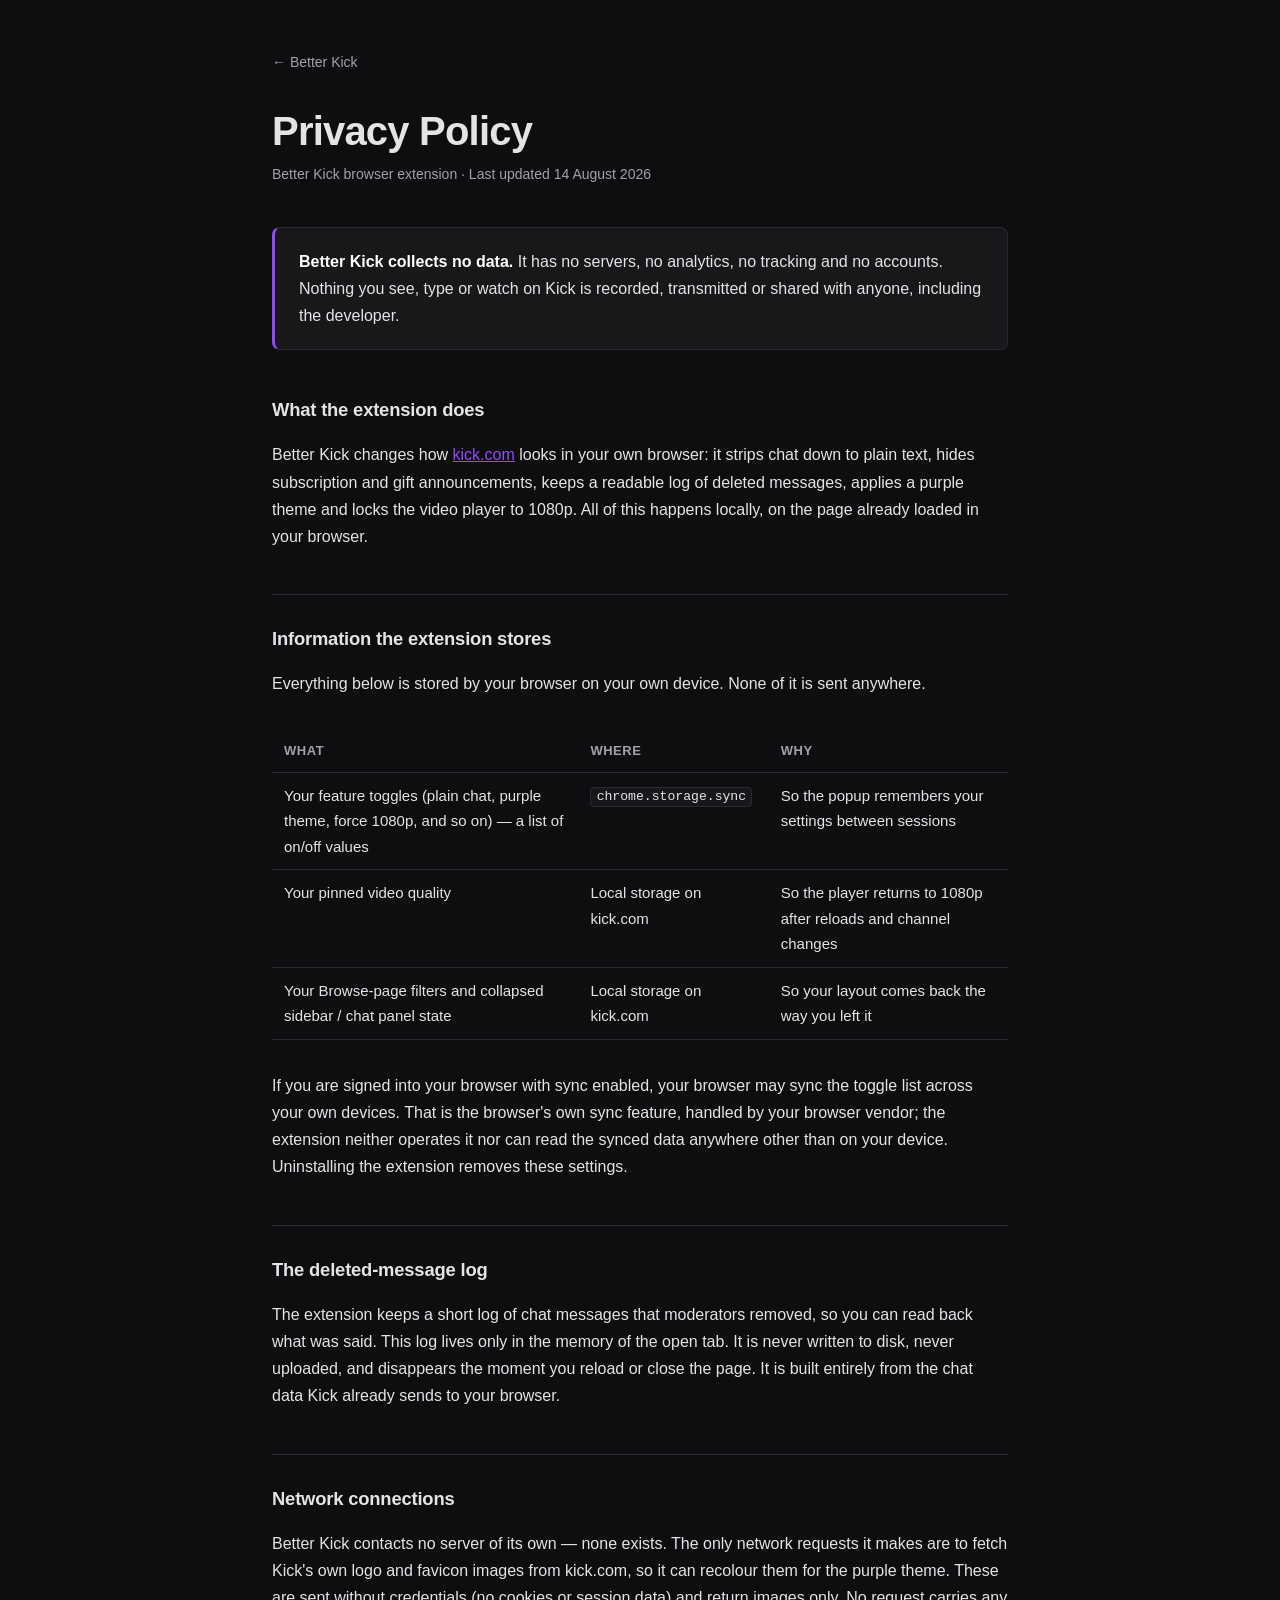
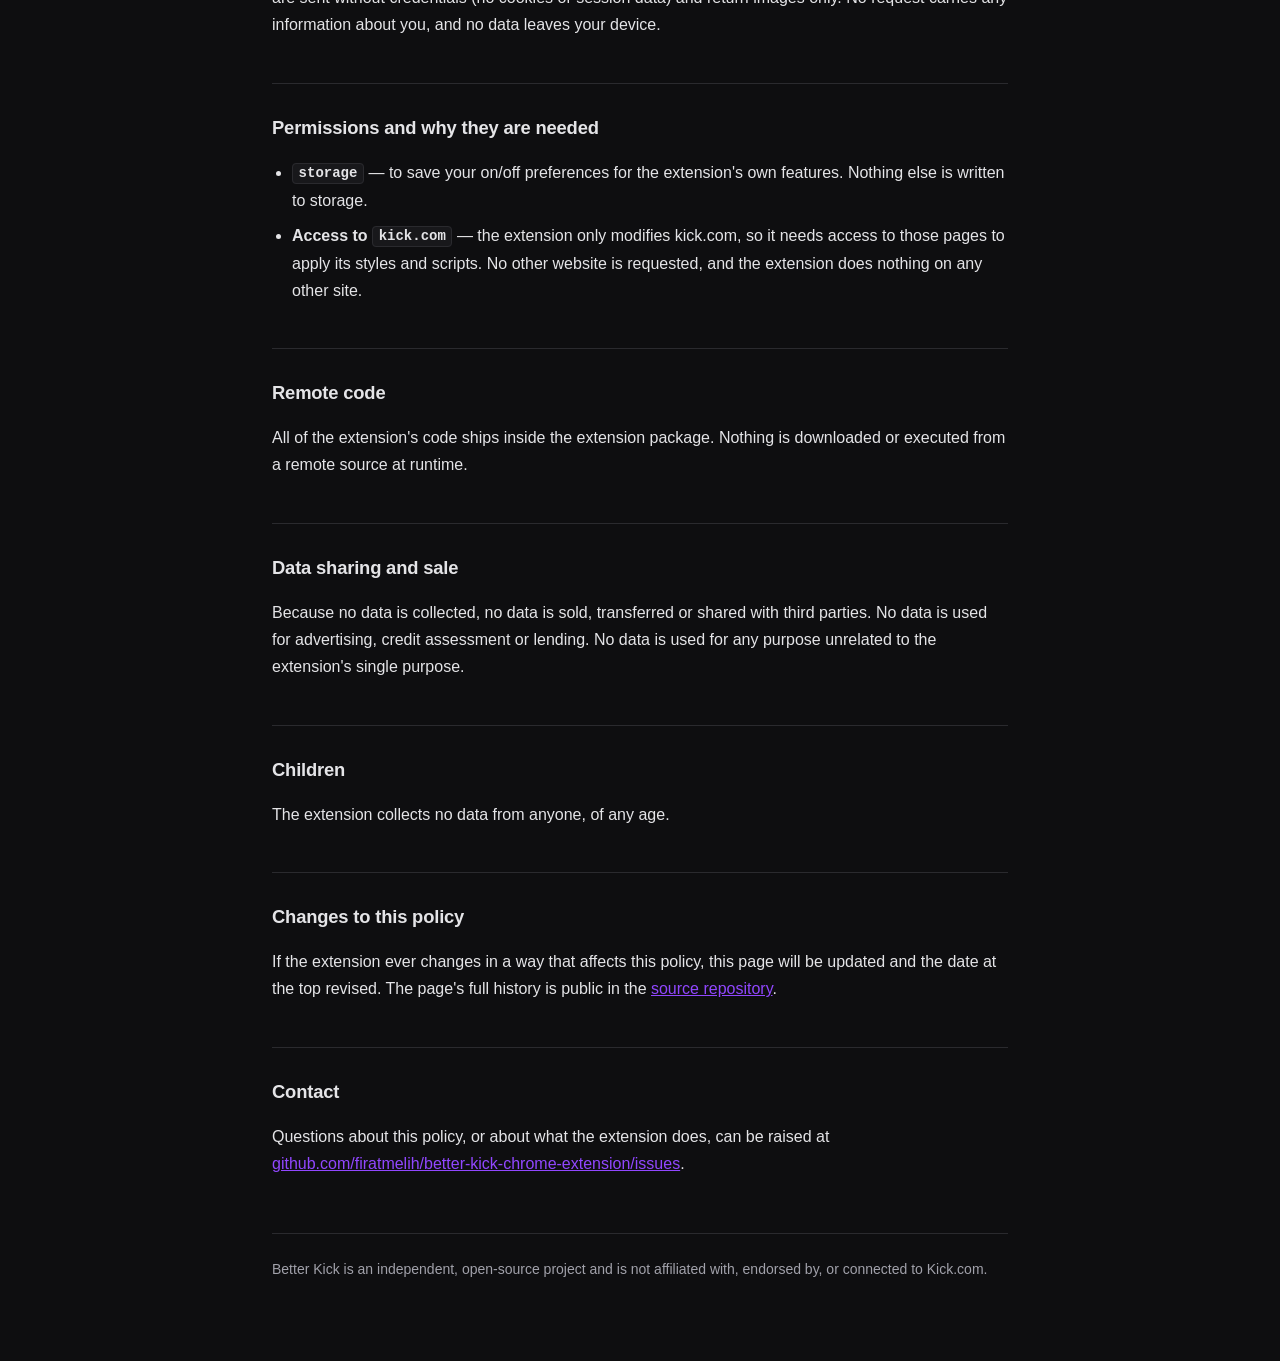
==== docs/privacy.html @ a790620d "Add a GitHub Pages site with the extension's privacy policy The Chrome Web Store listing needs a pub" ====
<!DOCTYPE html>
<html lang="en">
<head>
<meta charset="utf-8">
<meta name="viewport" content="width=device-width, initial-scale=1">
<title>Privacy Policy — Better Kick</title>
<meta name="description" content="Privacy policy for the Better Kick browser extension. Better Kick collects no data.">
<link rel="icon" href="data:image/svg+xml,<svg xmlns='http://www.w3.org/2000/svg' viewBox='0 0 100 100'><rect width='100' height='100' rx='20' fill='%239147ff'/></svg>">
<style>
  :root {
    --bg: #0e0e10;
    --panel: #18181b;
    --line: #2a2a2e;
    --text: #e4e4e7;
    --muted: #a1a1aa;
    --accent: #9147ff;
  }
  * { box-sizing: border-box; }
  body {
    margin: 0;
    padding: 3rem 1.25rem 5rem;
    background: var(--bg);
    color: var(--text);
    font: 16px/1.7 -apple-system, BlinkMacSystemFont, "Segoe UI", Roboto, Helvetica, Arial, sans-serif;
    -webkit-font-smoothing: antialiased;
  }
  main { max-width: 46rem; margin: 0 auto; }
  a { color: var(--accent); }
  a:hover { color: #a970ff; }
  .back {
    display: inline-block;
    margin-bottom: 2rem;
    font-size: .875rem;
    color: var(--muted);
    text-decoration: none;
  }
  .back:hover { color: var(--accent); }
  h1 {
    font-size: clamp(1.75rem, 5vw, 2.5rem);
    line-height: 1.2;
    margin: 0 0 .5rem;
    letter-spacing: -.02em;
  }
  .updated { color: var(--muted); font-size: .875rem; margin: 0 0 2.5rem; }
  h2 {
    font-size: 1.15rem;
    margin: 2.75rem 0 .75rem;
    padding-top: 1.75rem;
    border-top: 1px solid var(--line);
    letter-spacing: -.01em;
  }
  h2:first-of-type { border-top: 0; padding-top: 0; }
  p, li { color: var(--text); }
  ul { padding-left: 1.25rem; }
  li { margin-bottom: .5rem; }
  code {
    background: var(--panel);
    border: 1px solid var(--line);
    border-radius: 4px;
    padding: .1em .4em;
    font-family: ui-monospace, SFMono-Regular, Menlo, Consolas, monospace;
    font-size: .875em;
  }
  .lede {
    background: var(--panel);
    border: 1px solid var(--line);
    border-left: 3px solid var(--accent);
    border-radius: 8px;
    padding: 1.25rem 1.5rem;
    margin: 0 0 2.5rem;
  }
  .lede p { margin: 0; }
  .lede strong { color: #fff; }
  table {
    width: 100%;
    border-collapse: collapse;
    margin: 1rem 0;
    font-size: .9375rem;
  }
  th, td {
    text-align: left;
    padding: .625rem .75rem;
    border-bottom: 1px solid var(--line);
    vertical-align: top;
  }
  th { color: var(--muted); font-weight: 600; font-size: .8125rem; text-transform: uppercase; letter-spacing: .04em; }
  .wrap { overflow-x: auto; }
  footer {
    margin-top: 3.5rem;
    padding-top: 1.5rem;
    border-top: 1px solid var(--line);
    color: var(--muted);
    font-size: .875rem;
  }
</style>
</head>
<body>
<main>
  <a class="back" href="./">&larr; Better Kick</a>

  <h1>Privacy Policy</h1>
  <p class="updated">Better Kick browser extension · Last updated 14 August 2026</p>

  <div class="lede">
    <p><strong>Better Kick collects no data.</strong> It has no servers, no analytics, no
    tracking and no accounts. Nothing you see, type or watch on Kick is recorded,
    transmitted or shared with anyone, including the developer.</p>
  </div>

  <h2>What the extension does</h2>
  <p>Better Kick changes how <a href="https://kick.com" rel="noopener">kick.com</a> looks in
  your own browser: it strips chat down to plain text, hides subscription and gift
  announcements, keeps a readable log of deleted messages, applies a purple theme and locks
  the video player to 1080p. All of this happens locally, on the page already loaded in your
  browser.</p>

  <h2>Information the extension stores</h2>
  <p>Everything below is stored by your browser on your own device. None of it is sent
  anywhere.</p>
  <div class="wrap">
  <table>
    <thead>
      <tr><th>What</th><th>Where</th><th>Why</th></tr>
    </thead>
    <tbody>
      <tr>
        <td>Your feature toggles (plain chat, purple theme, force 1080p, and so on) — a list of on/off values</td>
        <td><code>chrome.storage.sync</code></td>
        <td>So the popup remembers your settings between sessions</td>
      </tr>
      <tr>
        <td>Your pinned video quality</td>
        <td>Local storage on kick.com</td>
        <td>So the player returns to 1080p after reloads and channel changes</td>
      </tr>
      <tr>
        <td>Your Browse-page filters and collapsed sidebar / chat panel state</td>
        <td>Local storage on kick.com</td>
        <td>So your layout comes back the way you left it</td>
      </tr>
    </tbody>
  </table>
  </div>
  <p>If you are signed into your browser with sync enabled, your browser may sync the
  toggle list across your own devices. That is the browser's own sync feature, handled by
  your browser vendor; the extension neither operates it nor can read the synced data
  anywhere other than on your device. Uninstalling the extension removes these settings.</p>

  <h2>The deleted-message log</h2>
  <p>The extension keeps a short log of chat messages that moderators removed, so you can
  read back what was said. This log lives only in the memory of the open tab. It is never
  written to disk, never uploaded, and disappears the moment you reload or close the page.
  It is built entirely from the chat data Kick already sends to your browser.</p>

  <h2>Network connections</h2>
  <p>Better Kick contacts no server of its own — none exists. The only network requests it
  makes are to fetch Kick's own logo and favicon images from kick.com, so it can recolour
  them for the purple theme. These are sent without credentials (no cookies or session
  data) and return images only. No request carries any information about you, and no data
  leaves your device.</p>

  <h2>Permissions and why they are needed</h2>
  <ul>
    <li><strong><code>storage</code></strong> — to save your on/off preferences for the
    extension's own features. Nothing else is written to storage.</li>
    <li><strong>Access to <code>kick.com</code></strong> — the extension only modifies
    kick.com, so it needs access to those pages to apply its styles and scripts. No other
    website is requested, and the extension does nothing on any other site.</li>
  </ul>

  <h2>Remote code</h2>
  <p>All of the extension's code ships inside the extension package. Nothing is downloaded
  or executed from a remote source at runtime.</p>

  <h2>Data sharing and sale</h2>
  <p>Because no data is collected, no data is sold, transferred or shared with third
  parties. No data is used for advertising, credit assessment or lending. No data is used
  for any purpose unrelated to the extension's single purpose.</p>

  <h2>Children</h2>
  <p>The extension collects no data from anyone, of any age.</p>

  <h2>Changes to this policy</h2>
  <p>If the extension ever changes in a way that affects this policy, this page will be
  updated and the date at the top revised. The page's full history is public in the
  <a href="https://github.com/firatmelih/better-kick-chrome-extension" rel="noopener">source
  repository</a>.</p>

  <h2>Contact</h2>
  <p>Questions about this policy, or about what the extension does, can be raised at
  <a href="https://github.com/firatmelih/better-kick-chrome-extension/issues" rel="noopener">github.com/firatmelih/better-kick-chrome-extension/issues</a>.</p>

  <footer>
    Better Kick is an independent, open-source project and is not affiliated with,
    endorsed by, or connected to Kick.com.
  </footer>
</main>
</body>
</html>
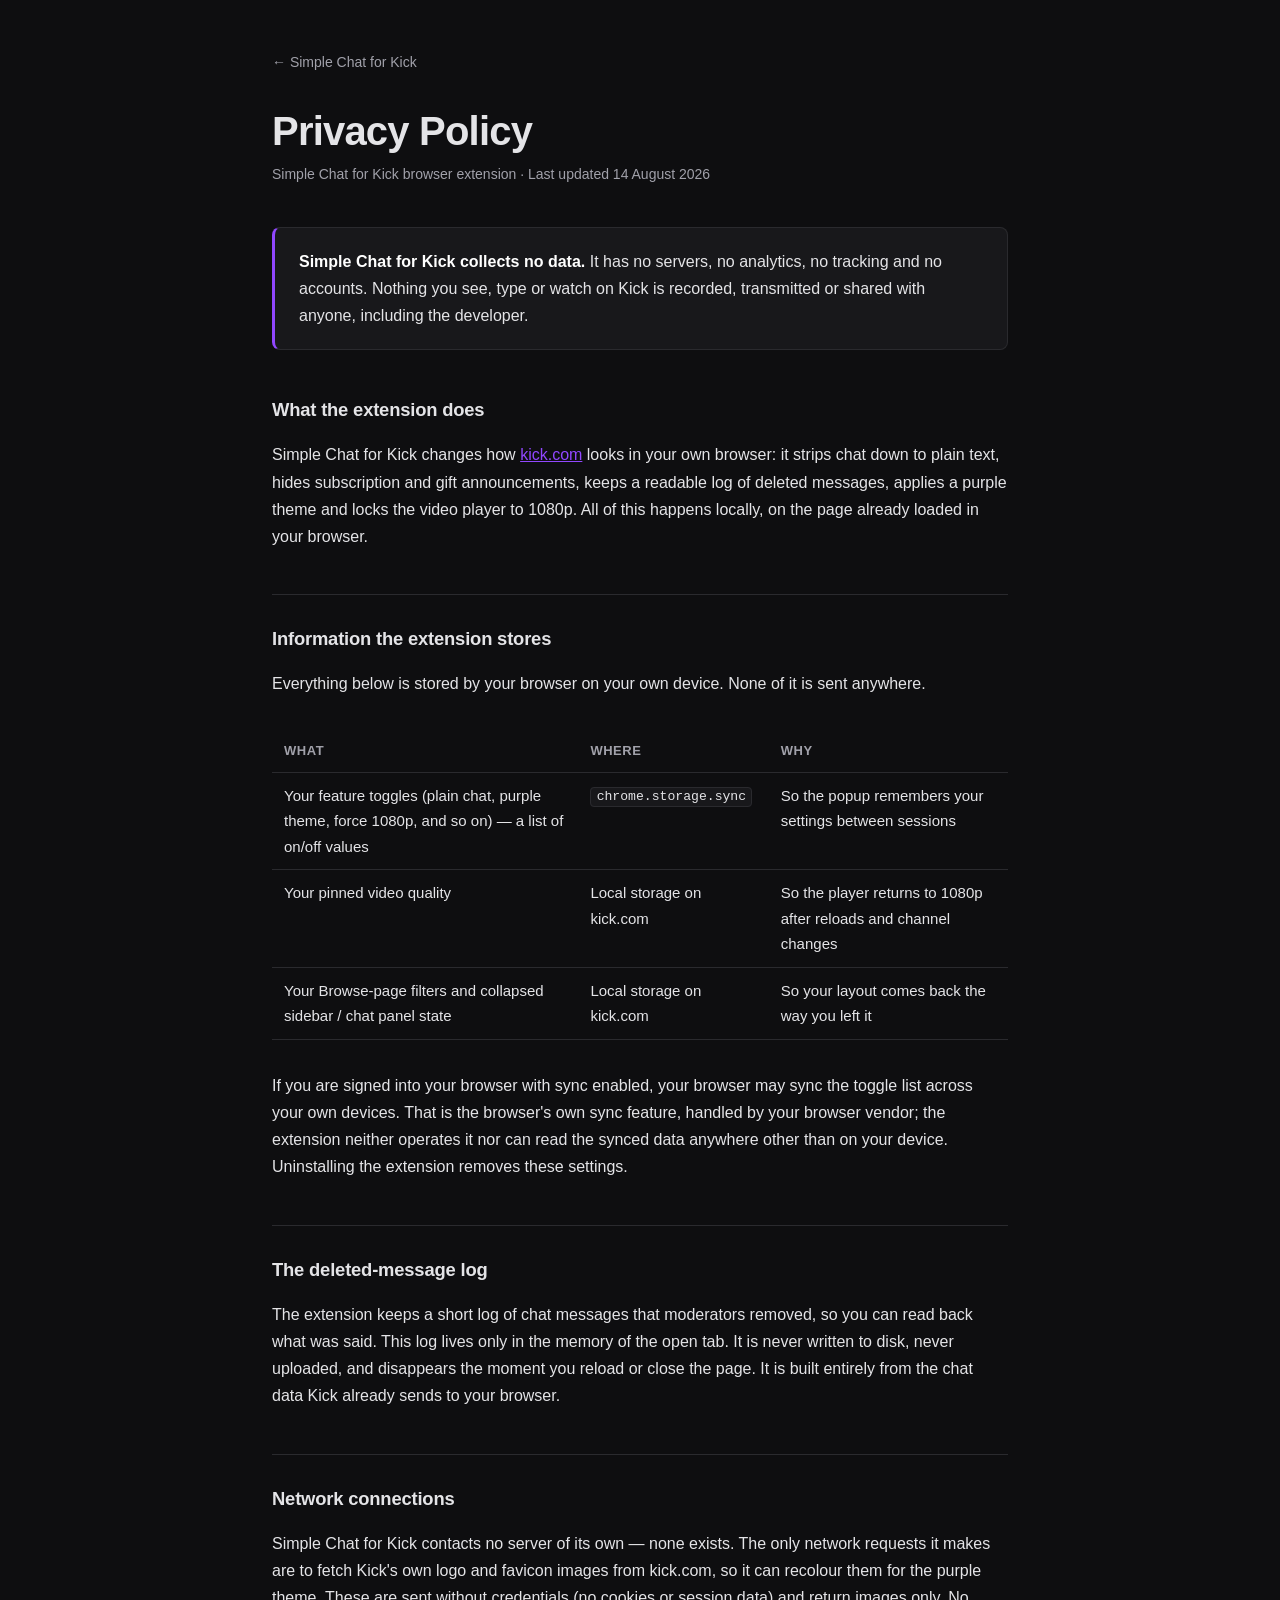
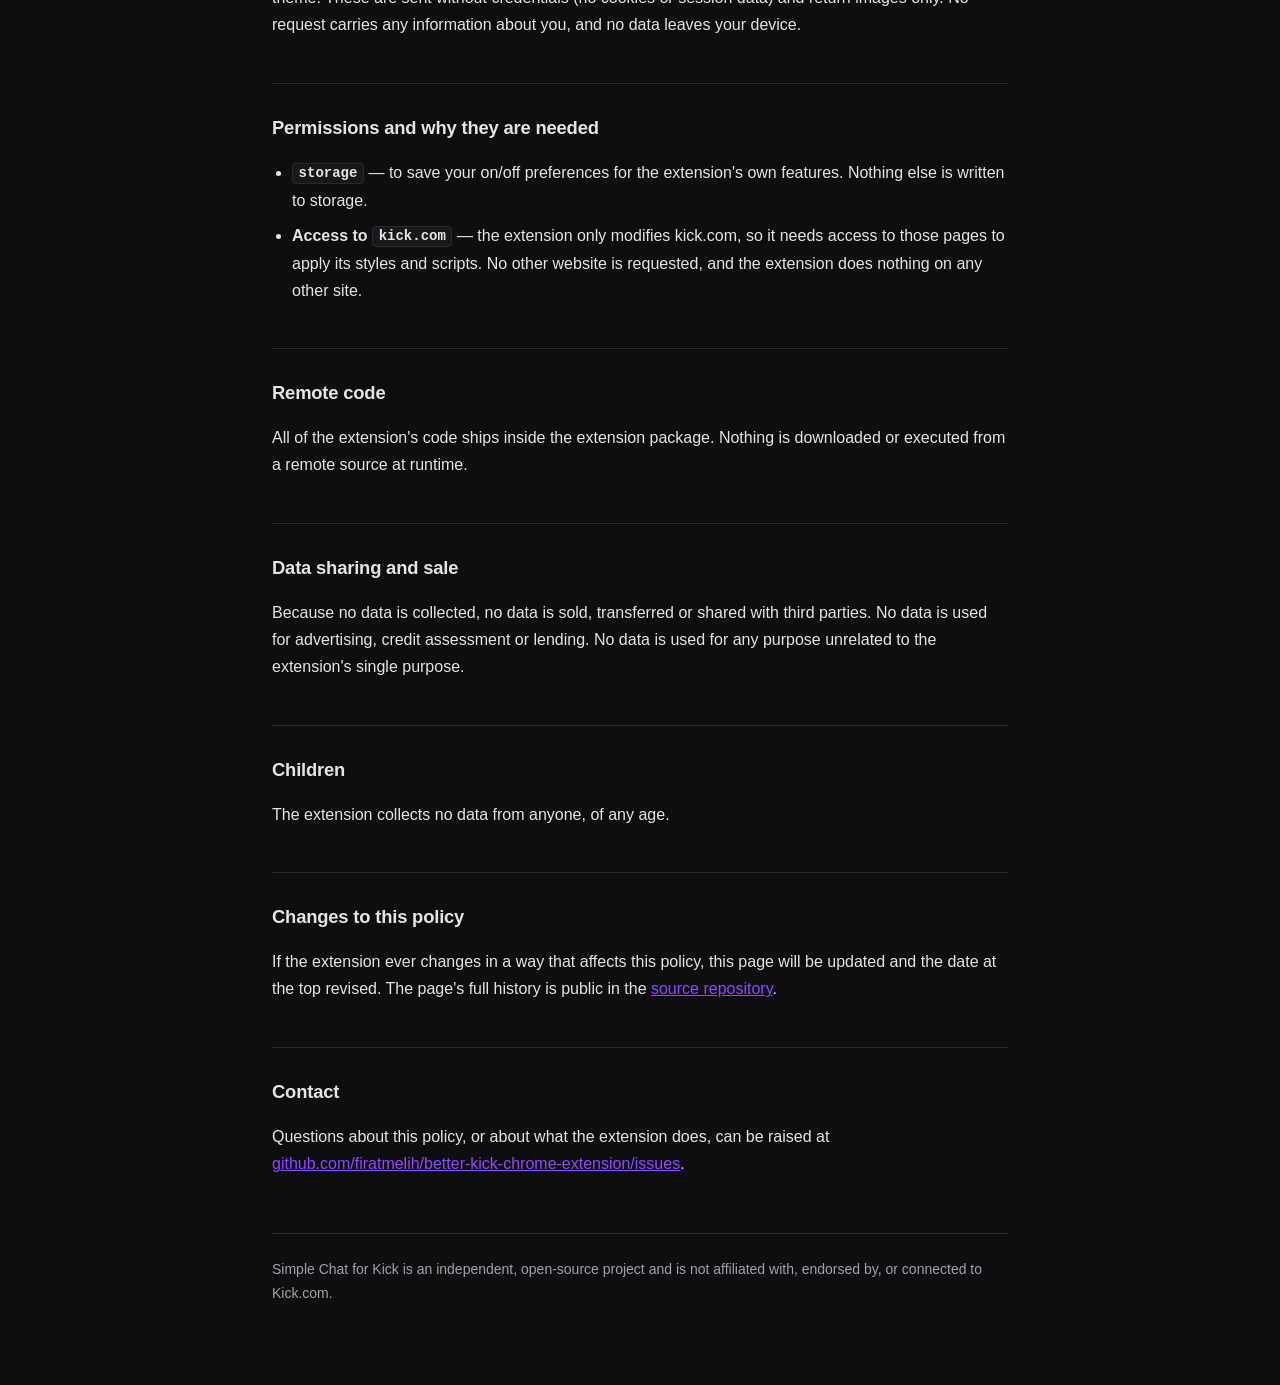
==== commit cd70063c: "1.0.1" ====
--- a/docs/privacy.html
+++ b/docs/privacy.html
@@ -3,8 +3,8 @@
 <head>
 <meta charset="utf-8">
 <meta name="viewport" content="width=device-width, initial-scale=1">
-<title>Privacy Policy — Better Kick</title>
-<meta name="description" content="Privacy policy for the Better Kick browser extension. Better Kick collects no data.">
+<title>Privacy Policy — Simple Chat for Kick</title>
+<meta name="description" content="Privacy policy for the Simple Chat for Kick browser extension. Simple Chat for Kick collects no data.">
 <link rel="icon" href="data:image/svg+xml,<svg xmlns='http://www.w3.org/2000/svg' viewBox='0 0 100 100'><rect width='100' height='100' rx='20' fill='%239147ff'/></svg>">
 <style>
   :root {
@@ -96,19 +96,19 @@
 </head>
 <body>
 <main>
-  <a class="back" href="./">&larr; Better Kick</a>
+  <a class="back" href="./">&larr; Simple Chat for Kick</a>
 
   <h1>Privacy Policy</h1>
-  <p class="updated">Better Kick browser extension · Last updated 14 August 2026</p>
+  <p class="updated">Simple Chat for Kick browser extension · Last updated 14 August 2026</p>
 
   <div class="lede">
-    <p><strong>Better Kick collects no data.</strong> It has no servers, no analytics, no
+    <p><strong>Simple Chat for Kick collects no data.</strong> It has no servers, no analytics, no
     tracking and no accounts. Nothing you see, type or watch on Kick is recorded,
     transmitted or shared with anyone, including the developer.</p>
   </div>
 
   <h2>What the extension does</h2>
-  <p>Better Kick changes how <a href="https://kick.com" rel="noopener">kick.com</a> looks in
+  <p>Simple Chat for Kick changes how <a href="https://kick.com" rel="noopener">kick.com</a> looks in
   your own browser: it strips chat down to plain text, hides subscription and gift
   announcements, keeps a readable log of deleted messages, applies a purple theme and locks
   the video player to 1080p. All of this happens locally, on the page already loaded in your
@@ -153,7 +153,7 @@
   It is built entirely from the chat data Kick already sends to your browser.</p>
 
   <h2>Network connections</h2>
-  <p>Better Kick contacts no server of its own — none exists. The only network requests it
+  <p>Simple Chat for Kick contacts no server of its own — none exists. The only network requests it
   makes are to fetch Kick's own logo and favicon images from kick.com, so it can recolour
   them for the purple theme. These are sent without credentials (no cookies or session
   data) and return images only. No request carries any information about you, and no data
@@ -191,7 +191,7 @@
   <a href="https://github.com/firatmelih/better-kick-chrome-extension/issues" rel="noopener">github.com/firatmelih/better-kick-chrome-extension/issues</a>.</p>
 
   <footer>
-    Better Kick is an independent, open-source project and is not affiliated with,
+    Simple Chat for Kick is an independent, open-source project and is not affiliated with,
     endorsed by, or connected to Kick.com.
   </footer>
 </main>
